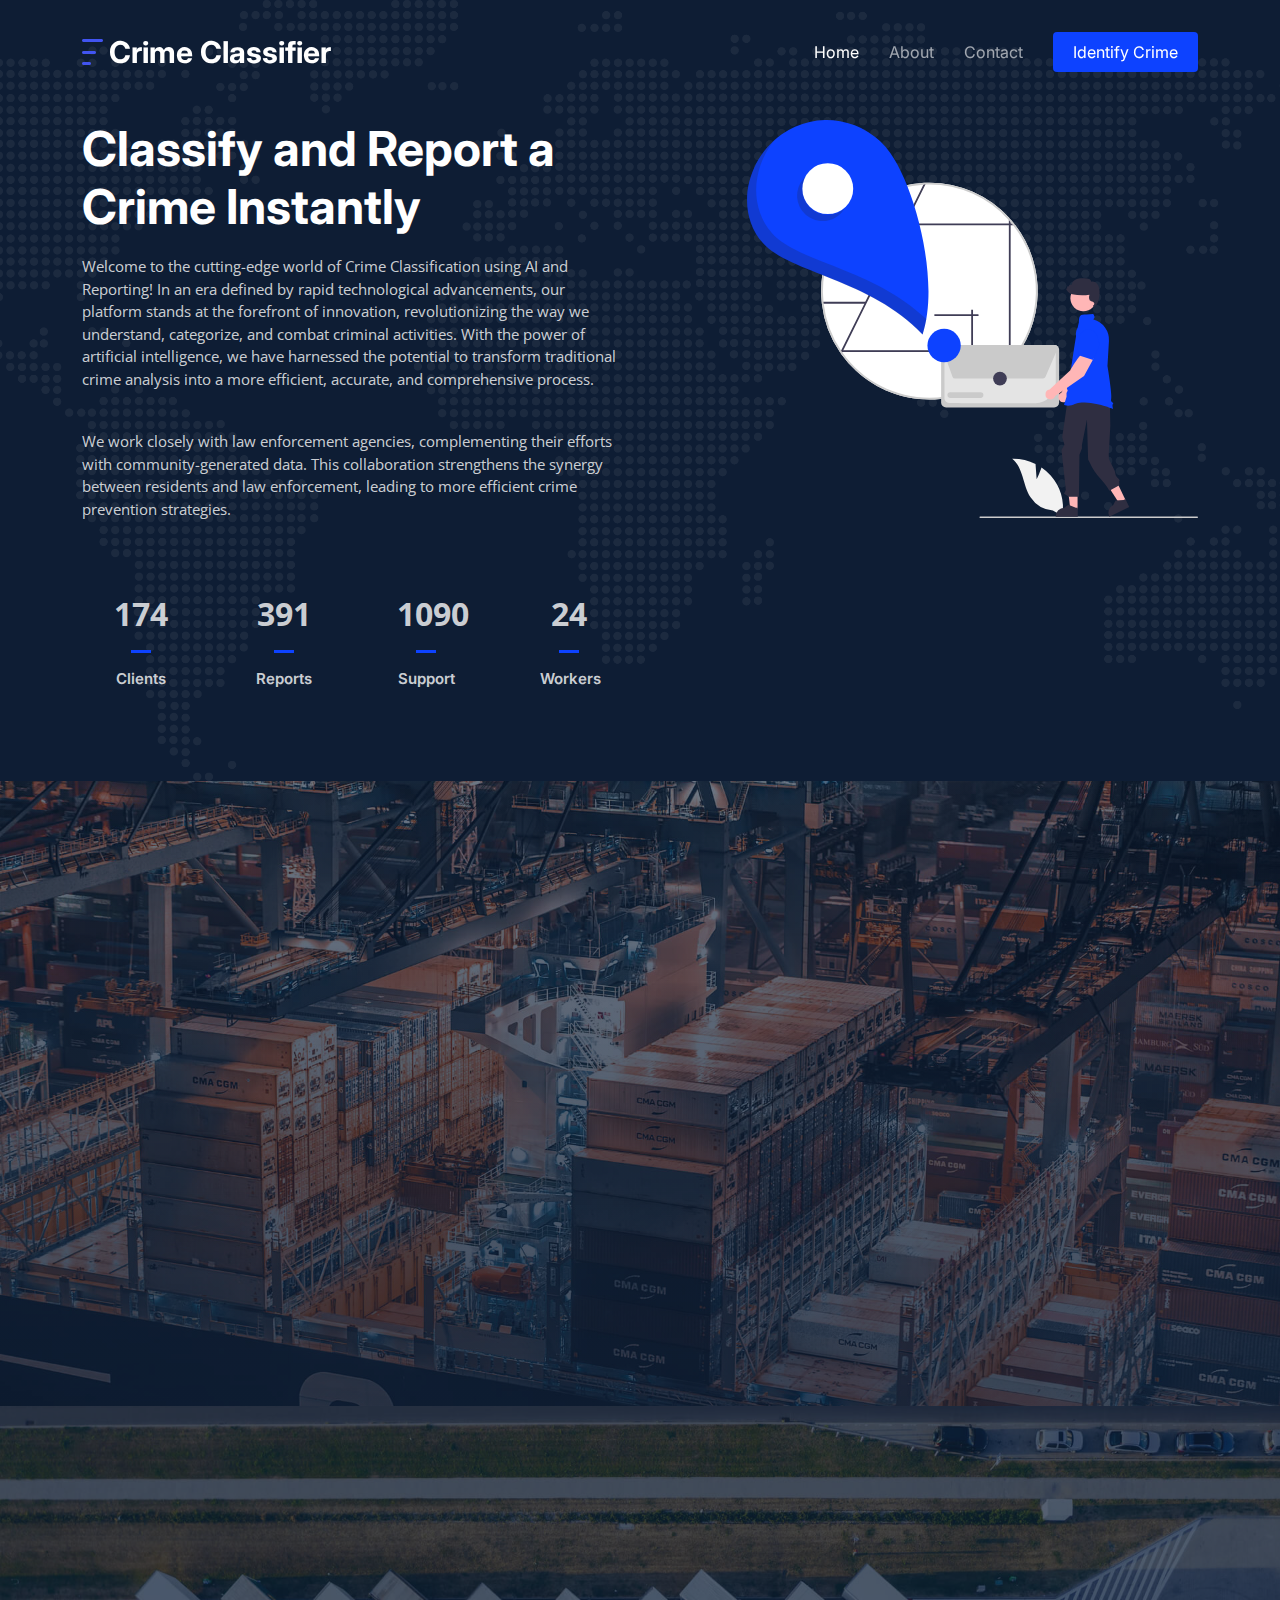
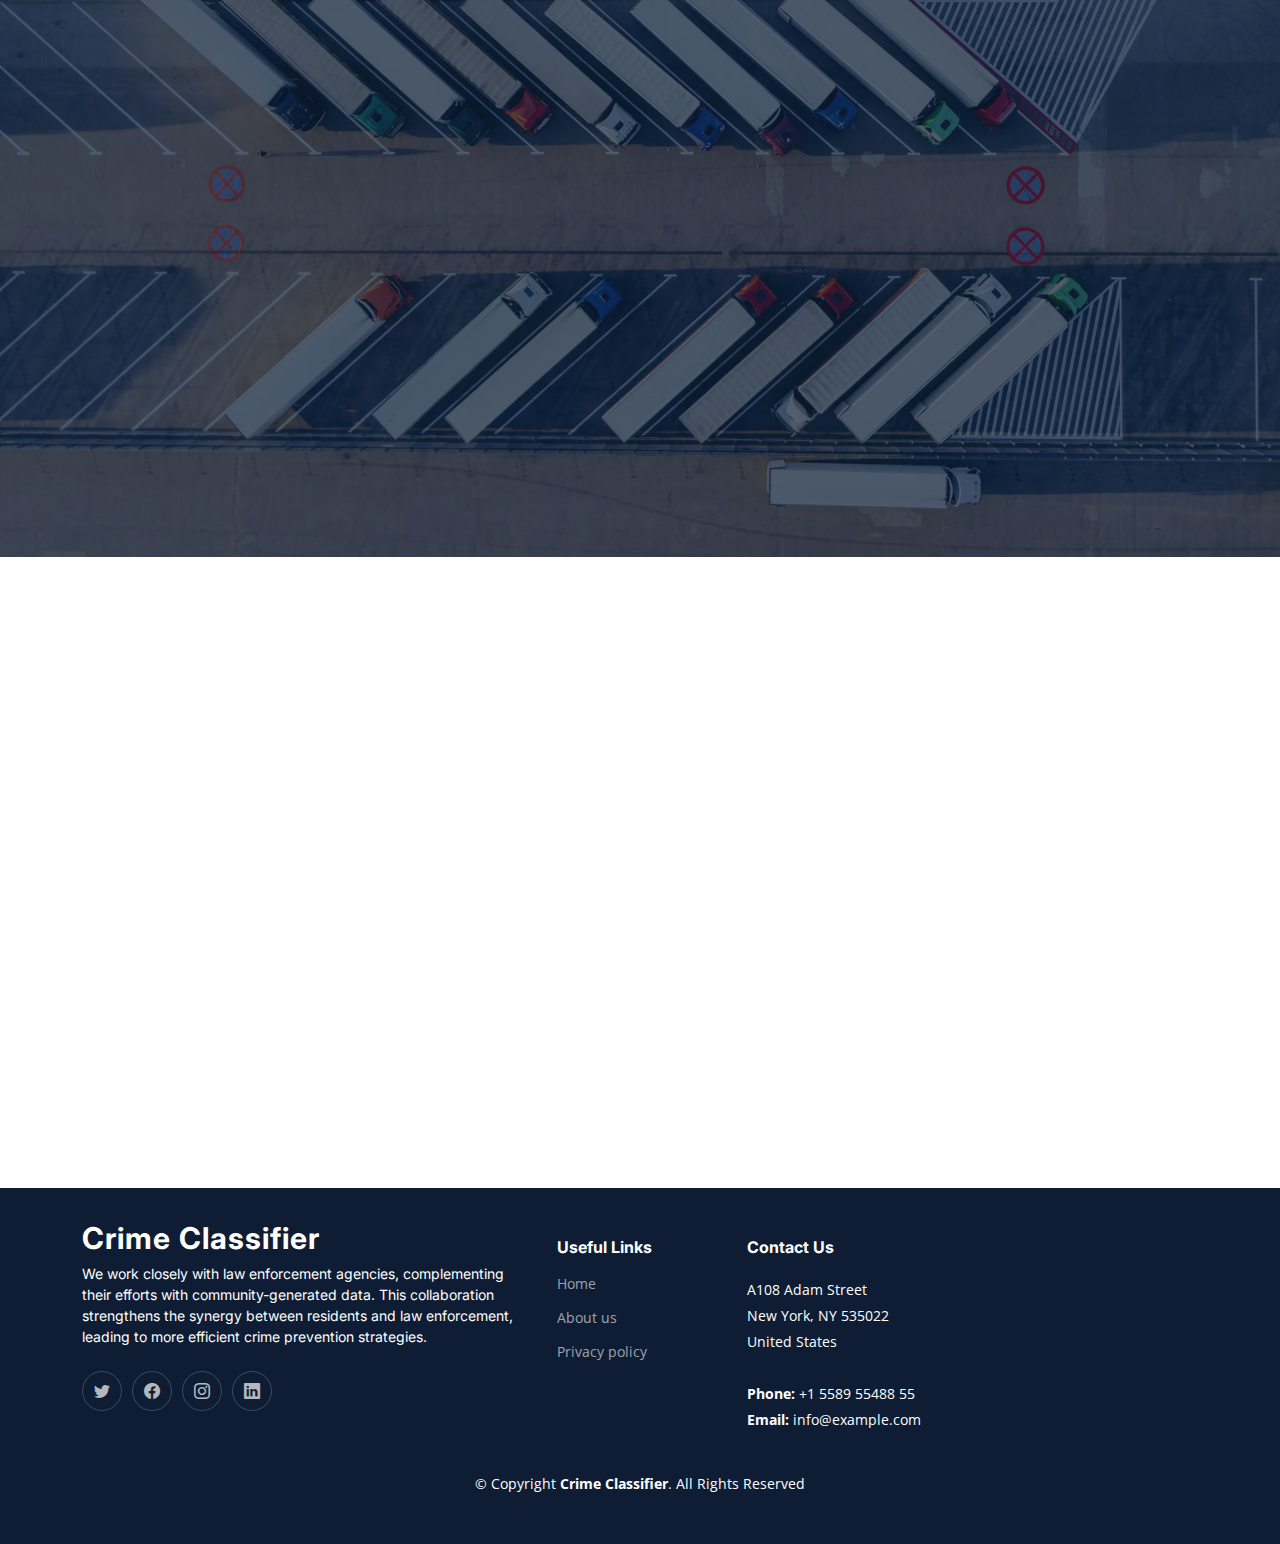
==== templates/index.html @ 6bdaf1c2 "first commit" ====
<!DOCTYPE html>
<html lang="en">

<head>
  <meta charset="utf-8">
  <meta content="width=device-width, initial-scale=1.0" name="viewport">

  <title>Crime Classifier</title>
  <meta content="" name="description">
  <meta content="" name="keywords">

  <!-- Favicons -->
  <link href="/static/img/logo.png" rel="icon">
  <link href="/static/img/apple-touch-icon.png" rel="apple-touch-icon">

  <!-- Google Fonts -->
  <link rel="preconnect" href="https://fonts.googleapis.com">
  <link rel="preconnect" href="https://fonts.gstatic.com" crossorigin>
  <link href="https://fonts.googleapis.com/css2?family=Open+Sans:ital,wght@0,300;0,400;0,500;0,600;0,700;1,300;1,400;1,600;1,700&family=Poppins:ital,wght@0,300;0,400;0,500;0,600;0,700;1,300;1,400;1,500;1,600;1,700&family=Inter:ital,wght@0,300;0,400;0,500;0,600;0,700;1,300;1,400;1,500;1,600;1,700&display=swap" rel="stylesheet">

  <!-- Vendor CSS Files -->
  <link href="/static/vendor/bootstrap/css/bootstrap.min.css" rel="stylesheet">
  <link href="/static/vendor/bootstrap-icons/bootstrap-icons.css" rel="stylesheet">
  <link href="/static/vendor/fontawesome-free/css/all.min.css" rel="stylesheet">
  <link href="/static/vendor/glightbox/css/glightbox.min.css" rel="stylesheet">
  <link href="/static/vendor/swiper/swiper-bundle.min.css" rel="stylesheet">
  <link href="/static/vendor/aos/aos.css" rel="stylesheet">

  <!-- Template Main CSS File -->
  <link href="/static/css/main.css" rel="stylesheet">

</head>

<body>

  <!-- ======= Header ======= -->
  <header id="header" class="header d-flex align-items-center fixed-top">
    <div class="container-fluid container-xl d-flex align-items-center justify-content-between">

      <a href="index.html" class="logo d-flex align-items-center">
        <img src="/static/img/logo.png" alt="">
        <h1>Crime Classifier</h1>
      </a>

      <i class="mobile-nav-toggle mobile-nav-show bi bi-list"></i>
      <i class="mobile-nav-toggle mobile-nav-hide d-none bi bi-x"></i>
      <nav id="navbar" class="navbar">
        <ul>
          <li><a href="index.html" class="active">Home</a></li>
          <li><a href="about.html">About</a></li>
         
         
          <li><a href="contact.html">Contact</a></li>
          <li><a class="predict" href="predict.html">Identify Crime</a></li>
        </ul>
      </nav><!-- .navbar -->

    </div>
  </header><!-- End Header -->
  <!-- End Header -->

  <!-- ======= Hero Section ======= -->
  <section id="hero" class="hero d-flex align-items-center">
    <div class="container">
      <div class="row gy-4 d-flex justify-content-between">
        <div class="col-lg-6 order-2 order-lg-1 d-flex flex-column justify-content-center">
          <h2 data-aos="fade-up">Classify and Report a Crime Instantly</h2>
          <p data-aos="fade-up" data-aos-delay="100">Welcome to the cutting-edge world of Crime Classification using AI and Reporting! In an era defined by rapid technological advancements, our platform stands at the forefront of innovation, revolutionizing the way we understand, categorize, and combat criminal activities. With the power of artificial intelligence, we have harnessed the potential to transform traditional crime analysis into a more efficient, accurate, and comprehensive process.</p>
          <p data-aos="fade-up" data-aos-delay="100">
            We work closely with law enforcement agencies, complementing their efforts with community-generated data. This collaboration strengthens the synergy between residents and law enforcement, leading to more efficient crime prevention strategies.
          </p>

          <!-- <form action="#" class="form-search d-flex align-items-stretch mb-3" data-aos="fade-up" data-aos-delay="200">
            <input type="text" class="form-control" placeholder="ZIP code or CitY">
            <button type="submit" class="btn btn-primary">Search</button>
          </form> -->

          <div class="row gy-4" data-aos="fade-up" data-aos-delay="400">

            <div class="col-lg-3 col-6">
              <div class="stats-item text-center w-100 h-100">
                <span data-purecounter-start="0" data-purecounter-end="232" data-purecounter-duration="1" class="purecounter"></span>
                <p>Clients</p>
              </div>
            </div><!-- End Stats Item -->

            <div class="col-lg-3 col-6">
              <div class="stats-item text-center w-100 h-100">
                <span data-purecounter-start="0" data-purecounter-end="521" data-purecounter-duration="1" class="purecounter"></span>
                <p>Reports</p>
              </div>
            </div><!-- End Stats Item -->

            <div class="col-lg-3 col-6">
              <div class="stats-item text-center w-100 h-100">
                <span data-purecounter-start="0" data-purecounter-end="1453" data-purecounter-duration="1" class="purecounter"></span>
                <p>Support</p>
              </div>
            </div><!-- End Stats Item -->

            <div class="col-lg-3 col-6">
              <div class="stats-item text-center w-100 h-100">
                <span data-purecounter-start="0" data-purecounter-end="32" data-purecounter-duration="1" class="purecounter"></span>
                <p>Workers</p>
              </div>
            </div><!-- End Stats Item -->

          </div>
        </div>

        <div class="col-lg-5 order-1 order-lg-2 hero-img" data-aos="zoom-out">
          <img src="/static/img/hero-img.svg" class="img-fluid mb-3 mb-lg-0" alt="">
        </div>

      </div>
    </div>
  </section><!-- End Hero Section -->

  <main id="main">

    <!-- ======= Call To Action Section ======= -->
    <section id="call-to-action" class="call-to-action" >
      <div class="container" data-aos="zoom-out">

        <div class="row justify-content-center">
          <div class="col-lg-8 text-center">
            <h3>Call To Action</h3>
            <p> Join us in creating a safer, more secure community by actively participating in our Crime Identifier and Classifier initiative. Your vigilance, commitment, and determination can make a significant impact. Together, we can build a future where every individual feels safe, supported, and empowered. Take action today – let's make our community a better place for everyone!</p>
            <a class="cta-btn" href="#">Call To Action</a>
          </div>
        </div>

      </div>
    </section><!-- End Call To Action Section -->

    <!-- ======= Testimonials Section ======= -->
    <section id="testimonials" class="testimonials">
      <div class="container">

        <div class="slides-1 swiper" data-aos="fade-up">
          <div class="swiper-wrapper">

            <div class="swiper-slide">
              <div class="testimonial-item">
                <img src="/static/img/testimonials/testimonials-1.jpg" class="testimonial-img" alt="">
                <h3>Saul Goodman</h3>
                <h4> Concerned Parent</h4>
                <div class="stars">
                  <i class="bi bi-star-fill"></i><i class="bi bi-star-fill"></i><i class="bi bi-star-fill"></i><i class="bi bi-star-fill"></i><i class="bi bi-star-fill"></i>
                </div>
                <p>
                  <i class="bi bi-quote quote-icon-left"></i>
                  As a parent, my children's safety is my top priority. Joining this initiative gave me a platform to make a difference. I've reported and classified incidents, knowing that my efforts help protect not only my kids but also the entire community. It's empowering and essential.
                  <i class="bi bi-quote quote-icon-right"></i>
                </p>
              </div>
            </div><!-- End testimonial item -->

            <div class="swiper-slide">
              <div class="testimonial-item">
                <img src="/static/img/testimonials/testimonials-2.jpg" class="testimonial-img" alt="">
                <h3>Sara Wilsson</h3>
                <h4>Community Activist</h4>
                <div class="stars">
                  <i class="bi bi-star-fill"></i><i class="bi bi-star-fill"></i><i class="bi bi-star-fill"></i><i class="bi bi-star-fill"></i><i class="bi bi-star-fill"></i>
                </div>
                <p>
                  <i class="bi bi-quote quote-icon-left"></i>
                  I was skeptical at first, but after using the Crime Identifier and Classifier website, I realized its power. It allowed me to actively contribute to my community's safety. Together, we're building a safer neighborhood, one report at a time.
                  <i class="bi bi-quote quote-icon-right"></i>
                </p>
              </div>
            </div><!-- End testimonial item -->

            <div class="swiper-slide">
              <div class="testimonial-item">
                <img src="/static/img/testimonials/testimonials-3.jpg" class="testimonial-img" alt="">
                <h3>Jena Karlis</h3>
                <h4> Concerned Resident</h4>
                <div class="stars">
                  <i class="bi bi-star-fill"></i><i class="bi bi-star-fill"></i><i class="bi bi-star-fill"></i><i class="bi bi-star-fill"></i><i class="bi bi-star-fill"></i>
                </div>
                <p>
                  <i class="bi bi-quote quote-icon-left"></i>
                  I used to feel helpless when I heard about crimes in our area. But now, with the Crime Identifier and Classifier website, I can actively participate in making our community safer. It's amazing how a collective effort can lead to positive change. I encourage everyone to get involved.
                  <i class="bi bi-quote quote-icon-right"></i>
                </p>
              </div>
            </div><!-- End testimonial item -->

            <div class="swiper-slide">
              <div class="testimonial-item">
                <img src="/static/img/testimonials/testimonials-4.jpg" class="testimonial-img" alt="">
                <h3>Matt Brandon</h3>
                <h4> Local Business Owner</h4>
                <div class="stars">
                  <i class="bi bi-star-fill"></i><i class="bi bi-star-fill"></i><i class="bi bi-star-fill"></i><i class="bi bi-star-fill"></i><i class="bi bi-star-fill"></i>
                </div>
                <p>
                  <i class="bi bi-quote quote-icon-left"></i>
                  Our business relies on a safe neighborhood. The Crime Identifier and Classifier website has given us a tool to stay informed about local incidents. By actively participating, we can contribute to a secure environment for our customers and employees. It's a win-win for everyone.
                  <i class="bi bi-quote quote-icon-right"></i>
                </p>
              </div>
            </div><!-- End testimonial item -->

            <div class="swiper-slide">
              <div class="testimonial-item">
                <img src="/static/img/testimonials/testimonials-5.jpg" class="testimonial-img" alt="">
                <h3>John Larson</h3>
                <h4> Police Officer</h4>
                <div class="stars">
                  <i class="bi bi-star-fill"></i><i class="bi bi-star-fill"></i><i class="bi bi-star-fill"></i><i class="bi bi-star-fill"></i><i class="bi bi-star-fill"></i>
                </div>
                <p>
                  <i class="bi bi-quote quote-icon-left"></i>
                  From a law enforcement perspective, having a community actively engaged in identifying and classifying crimes is invaluable. The accurate and timely information we receive through this initiative significantly enhances our ability to respond effectively. It's a testament to what collaboration can achieve in ensuring public safety.
                  <i class="bi bi-quote quote-icon-right"></i>
                </p>
              </div>
            </div><!-- End testimonial item -->

          </div>
          <div class="swiper-pagination"></div>
        </div>

      </div>
    </section><!-- End Testimonials Section -->

    <!-- ======= Frequently Asked Questions Section ======= -->
    <section id="faq" class="faq">
      <div class="container" data-aos="fade-up">

        <div class="section-header">
          <span>Frequently Asked Questions</span>
          <h2>Frequently Asked Questions</h2>

        </div>

        <div class="row justify-content-center" data-aos="fade-up" data-aos-delay="200">
          <div class="col-lg-10">

            <div class="accordion accordion-flush" id="faqlist">

              <div class="accordion-item">
                <h3 class="accordion-header">
                  <button class="accordion-button collapsed" type="button" data-bs-toggle="collapse" data-bs-target="#faq-content-1">
                    <i class="bi bi-question-circle question-icon"></i>
                    What is the Crime Identifier and Classifier Website?
                  </button>
                </h3>
                <div id="faq-content-1" class="accordion-collapse collapse" data-bs-parent="#faqlist">
                  <div class="accordion-body">
                    The Crime Identifier and Classifier Website is an online platform designed to empower community members to report, identify, and classify various incidents within their neighborhoods. It allows residents to actively contribute to enhancing public safety by providing accurate and timely information to law enforcement agencies.

                  </div>
                </div>
              </div><!-- # Faq item-->

              <div class="accordion-item">
                <h3 class="accordion-header">
                  <button class="accordion-button collapsed" type="button" data-bs-toggle="collapse" data-bs-target="#faq-content-2">
                    <i class="bi bi-question-circle question-icon"></i>
                    How does the website work?
                  </button>
                </h3>
                <div id="faq-content-2" class="accordion-collapse collapse" data-bs-parent="#faqlist">
                  <div class="accordion-body">
                    Community members can easily report suspicious activities or incidents through the user-friendly interface. Once reported, these incidents can be classified based on their nature and severity. Law enforcement agencies use this information to prioritize their efforts and respond effectively to incidents.

                  </div>
                </div>
              </div><!-- # Faq item-->

              <div class="accordion-item">
                <h3 class="accordion-header">
                  <button class="accordion-button collapsed" type="button" data-bs-toggle="collapse" data-bs-target="#faq-content-3">
                    <i class="bi bi-question-circle question-icon"></i>
                    Can I report incidents anonymously?
                  </button>
                </h3>
                <div id="faq-content-3" class="accordion-collapse collapse" data-bs-parent="#faqlist">
                  <div class="accordion-body">
                    Yes, you can choose to report incidents anonymously if you prefer. While providing contact information is encouraged for follow-up purposes, it is not mandatory. We respect your choice to remain anonymous while contributing to the community's safety.
                  </div>
                </div>
              </div><!-- # Faq item-->

              <div class="accordion-item">
                <h3 class="accordion-header">
                  <button class="accordion-button collapsed" type="button" data-bs-toggle="collapse" data-bs-target="#faq-content-4">
                    <i class="bi bi-question-circle question-icon"></i>
                    How can I get involved in classifying incidents?
                  </button>
                </h3>
                <div id="faq-content-4" class="accordion-collapse collapse" data-bs-parent="#faqlist">
                  <div class="accordion-body">
                    
                    After reporting an incident, you can participate in the classification process. The website provides guidelines and prompts to help you accurately classify the reported incidents. Your attention to detail ensures that the data collected is reliable and useful for law enforcement agencies.
                  </div>
                </div>
              </div><!-- # Faq item-->

              <div class="accordion-item">
                <h3 class="accordion-header">
                  <button class="accordion-button collapsed" type="button" data-bs-toggle="collapse" data-bs-target="#faq-content-5">
                    <i class="bi bi-question-circle question-icon"></i>
                    What types of incidents can be reported on the website?
                  </button>
                </h3>
                <div id="faq-content-5" class="accordion-collapse collapse" data-bs-parent="#faqlist">
                  <div class="accordion-body">
                    You can report a wide range of incidents, including but not limited to suspicious activities, thefts, vandalism, accidents, and other safety concerns. The goal is to create a comprehensive database of incidents to assist law enforcement in crime prevention and response.
                  </div>
                </div>
              </div><!-- # Faq item-->

            </div>

          </div>
        </div>

      </div>
    </section><!-- End Frequently Asked Questions Section -->

  </main><!-- End #main -->

  <!-- ======= Footer ======= -->
  <footer id="footer" class="footer">

    <div class="container">
      <div class="row gy-4">
        <div class="col-lg-5 col-md-12 footer-info">
          <a href="index.html" class="logo d-flex align-items-center">
            <span>Crime Classifier</span>
          </a>
          <p> We work closely with law enforcement agencies, complementing their efforts with community-generated data. This collaboration strengthens the synergy between residents and law enforcement, leading to more efficient crime prevention strategies.</p>
          <div class="social-links d-flex mt-4">
            <a href="#" class="twitter"><i class="bi bi-twitter"></i></a>
            <a href="#" class="facebook"><i class="bi bi-facebook"></i></a>
            <a href="#" class="instagram"><i class="bi bi-instagram"></i></a>
            <a href="#" class="linkedin"><i class="bi bi-linkedin"></i></a>
          </div>
        </div>

        <div class="col-lg-2 col-6 footer-links">
          <h4>Useful Links</h4>
          <ul>
            <li><a href="#">Home</a></li>
            <li><a href="#">About us</a></li>
            
            
            <li><a href="#">Privacy policy</a></li>
          </ul>
        </div>

        

        <div class="col-lg-3 col-md-12 footer-contact text-center text-md-start">
          <h4>Contact Us</h4>
          <p>
            A108 Adam Street <br>
            New York, NY 535022<br>
            United States <br><br>
            <strong>Phone:</strong> +1 5589 55488 55<br>
            <strong>Email:</strong> info@example.com<br>
          </p>

        </div>

      </div>
    </div>

    <div class="container mt-4">
      <div class="copyright">
        &copy; Copyright <strong><span>Crime Classifier</span></strong>. All Rights Reserved
      </div>
      
    </div>

  </footer><!-- End Footer -->
  <!-- End Footer -->


  <a href="#" class="scroll-top d-flex align-items-center justify-content-center"><i class="bi bi-arrow-up-short"></i></a>

  <div id="preloader"></div>

  <!-- Vendor JS Files -->
  <script src="/static/vendor/bootstrap/js/bootstrap.bundle.min.js"></script>
  <script src="/static/vendor/purecounter/purecounter_vanilla.js"></script>
  <script src="/static/vendor/glightbox/js/glightbox.min.js"></script>
  <script src="/static/vendor/swiper/swiper-bundle.min.js"></script>
  <script src="/static/vendor/aos/aos.js"></script>
  <script src="/static/vendor/php-email-form/validate.js"></script>

  <!-- Template Main JS File -->
  <script src="/static/js/main.js"></script>

</body>

</html>
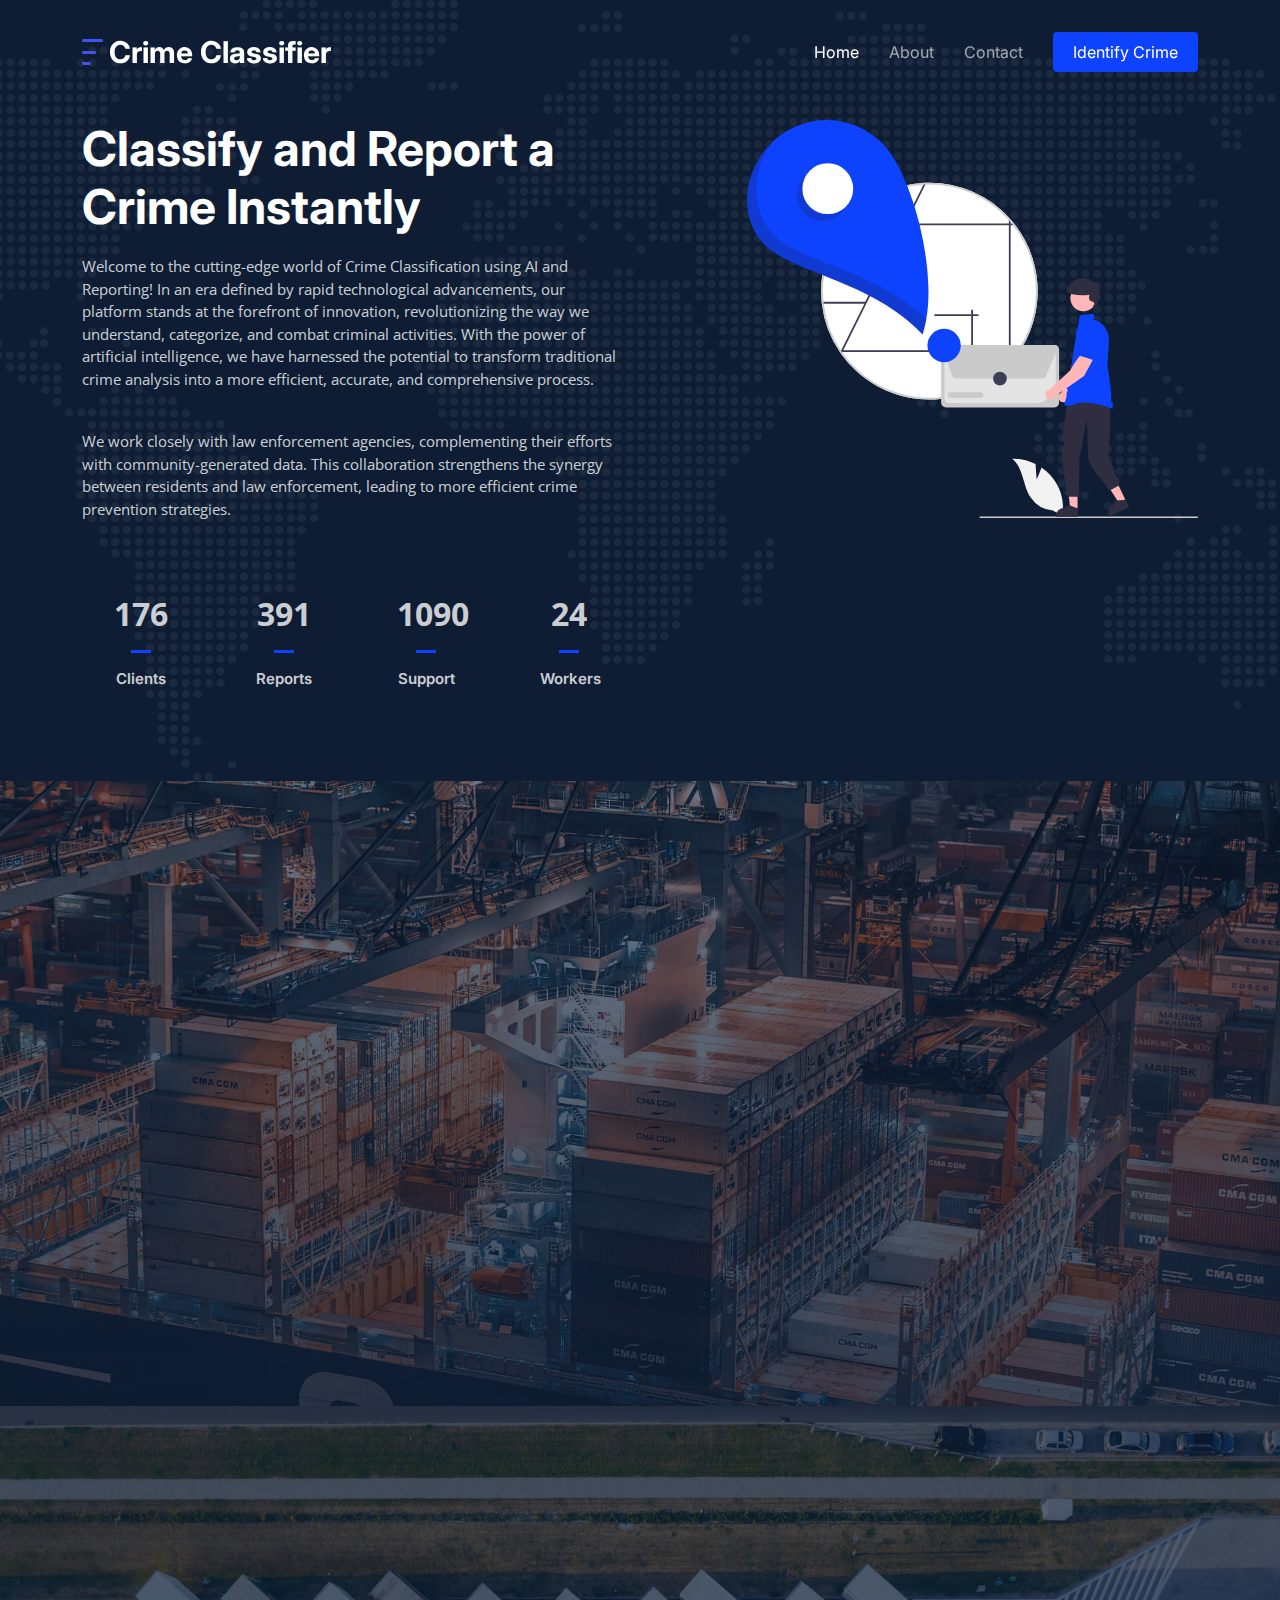
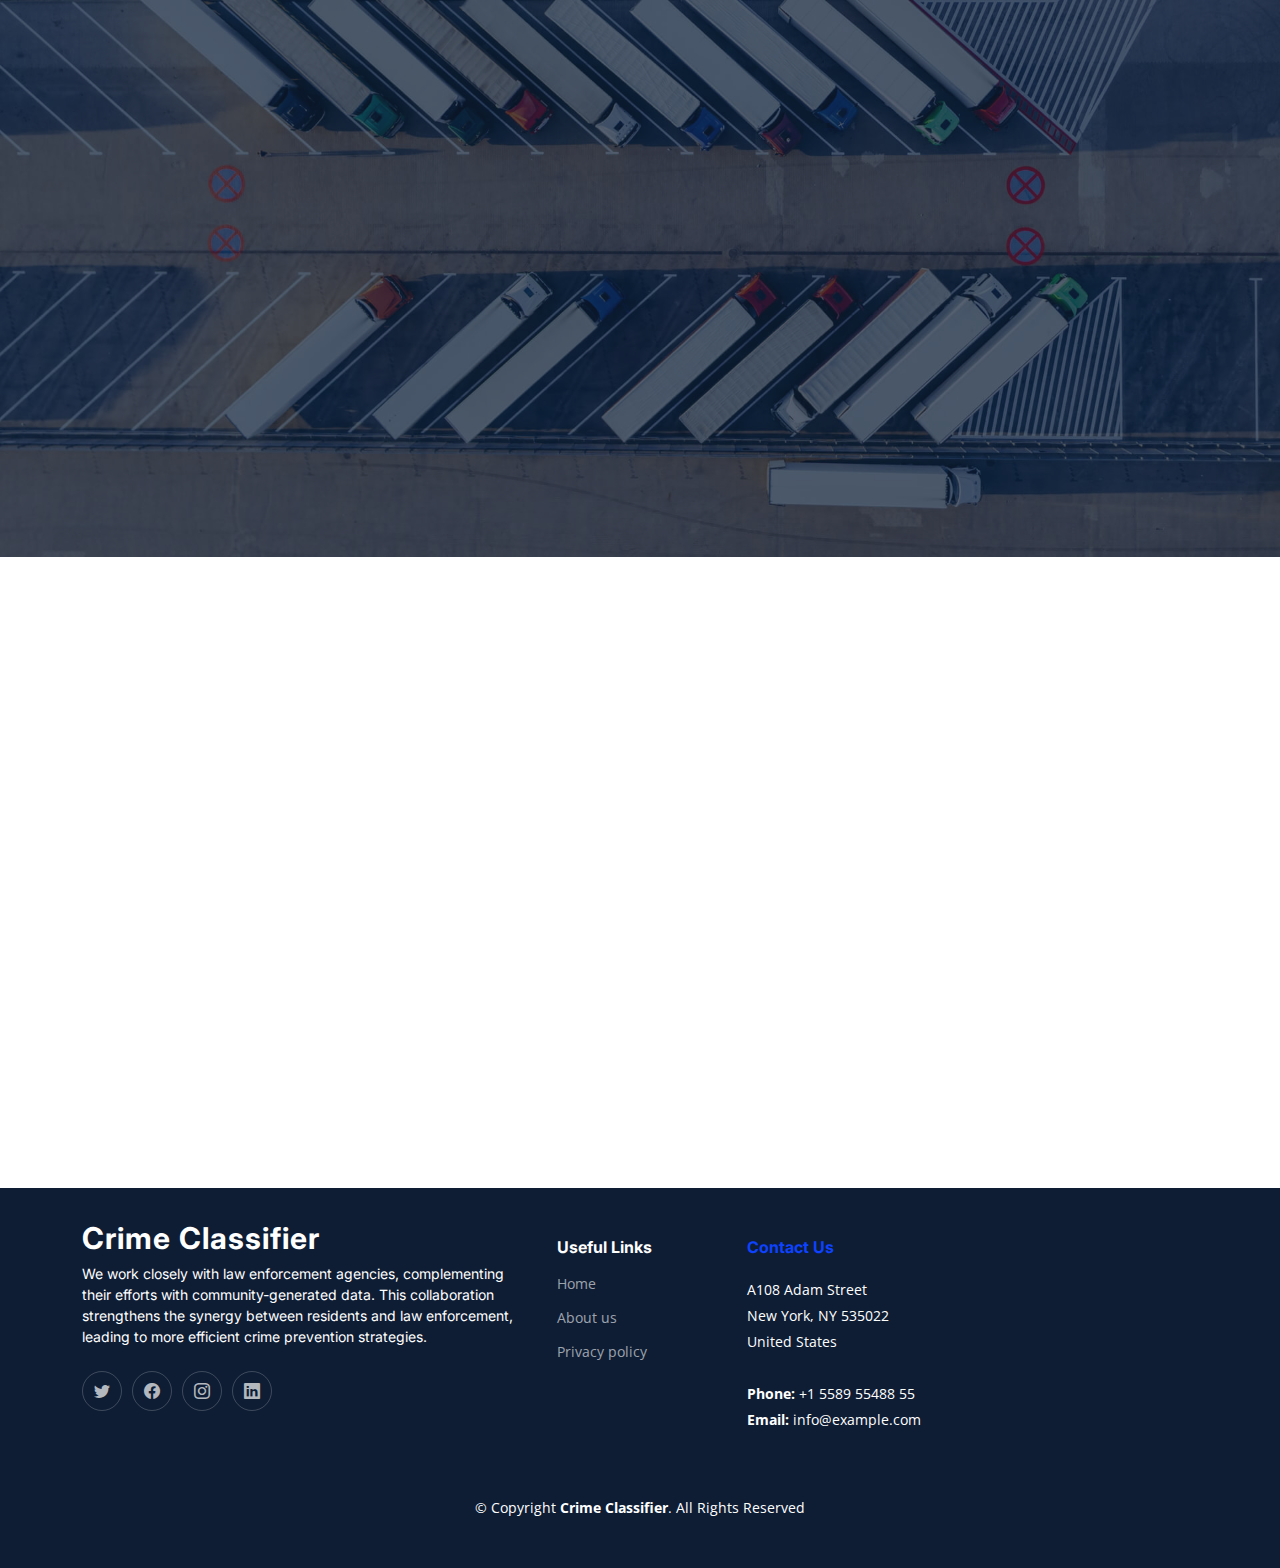
==== commit 7a5278fe: "final" ====
--- a/templates/index.html
+++ b/templates/index.html
@@ -126,7 +126,7 @@
           <div class="col-lg-8 text-center">
             <h3>Call To Action</h3>
             <p> Join us in creating a safer, more secure community by actively participating in our Crime Identifier and Classifier initiative. Your vigilance, commitment, and determination can make a significant impact. Together, we can build a future where every individual feels safe, supported, and empowered. Take action today – let's make our community a better place for everyone!</p>
-            <a class="cta-btn" href="#">Call To Action</a>
+            <a class="cta-btn" href="contact.html">Call To Action</a>
           </div>
         </div>
 
@@ -346,8 +346,8 @@
         <div class="col-lg-2 col-6 footer-links">
           <h4>Useful Links</h4>
           <ul>
-            <li><a href="#">Home</a></li>
-            <li><a href="#">About us</a></li>
+            <li><a href="index.html">Home</a></li>
+            <li><a href="about.html">About us</a></li>
             
             
             <li><a href="#">Privacy policy</a></li>
@@ -357,7 +357,7 @@
         
 
         <div class="col-lg-3 col-md-12 footer-contact text-center text-md-start">
-          <h4>Contact Us</h4>
+         <h4> <a href="contact.html">Contact Us<a></h4>
           <p>
             A108 Adam Street <br>
             New York, NY 535022<br>
--- a/static/css/main.css
+++ b/static/css/main.css
@@ -1391,26 +1391,26 @@
   background-position: center;
 }
 
-.predict .php-email-form {
+.predict .prediction-form {
   background: #f3f6fc;
   padding: 40px;
   height: 100%;
 }
 
 @media (max-width: 575px) {
-  .predict .php-email-form {
+  .predict .prediction-form {
     padding: 20px;
   }
 }
 
-.predict .php-email-form h3 {
+.predict .prediction-form h3 {
   font-size: 14px;
   font-weight: 700;
   text-transform: uppercase;
   letter-spacing: 1px;
 }
 
-.predict .php-email-form h4 {
+.predict .prediction-form h4 {
   font-size: 14px;
   font-weight: 700;
   text-transform: uppercase;
@@ -1418,7 +1418,7 @@
   margin: 20px 0 0 0;
 }
 
-.predict .php-email-form p {
+.predict .prediction-form p {
   font-size: 14px;
   margin-bottom: 20px;
 }
@@ -1484,7 +1484,7 @@
   padding: 12px 15px;
 }
 
-.predict .php-email-form button[type=submit] {
+.predict .prediction-form button[type=submit] {
   background: var(--color-primary);
   border: 0;
   padding: 10px 30px;
@@ -1493,7 +1493,7 @@
   border-radius: 4px;
 }
 
-.predict .php-email-form button[type=submit]:hover {
+.predict .predictionform button[type=submit]:hover {
   background: rgba(13, 66, 255, 0.8);
 }
 
